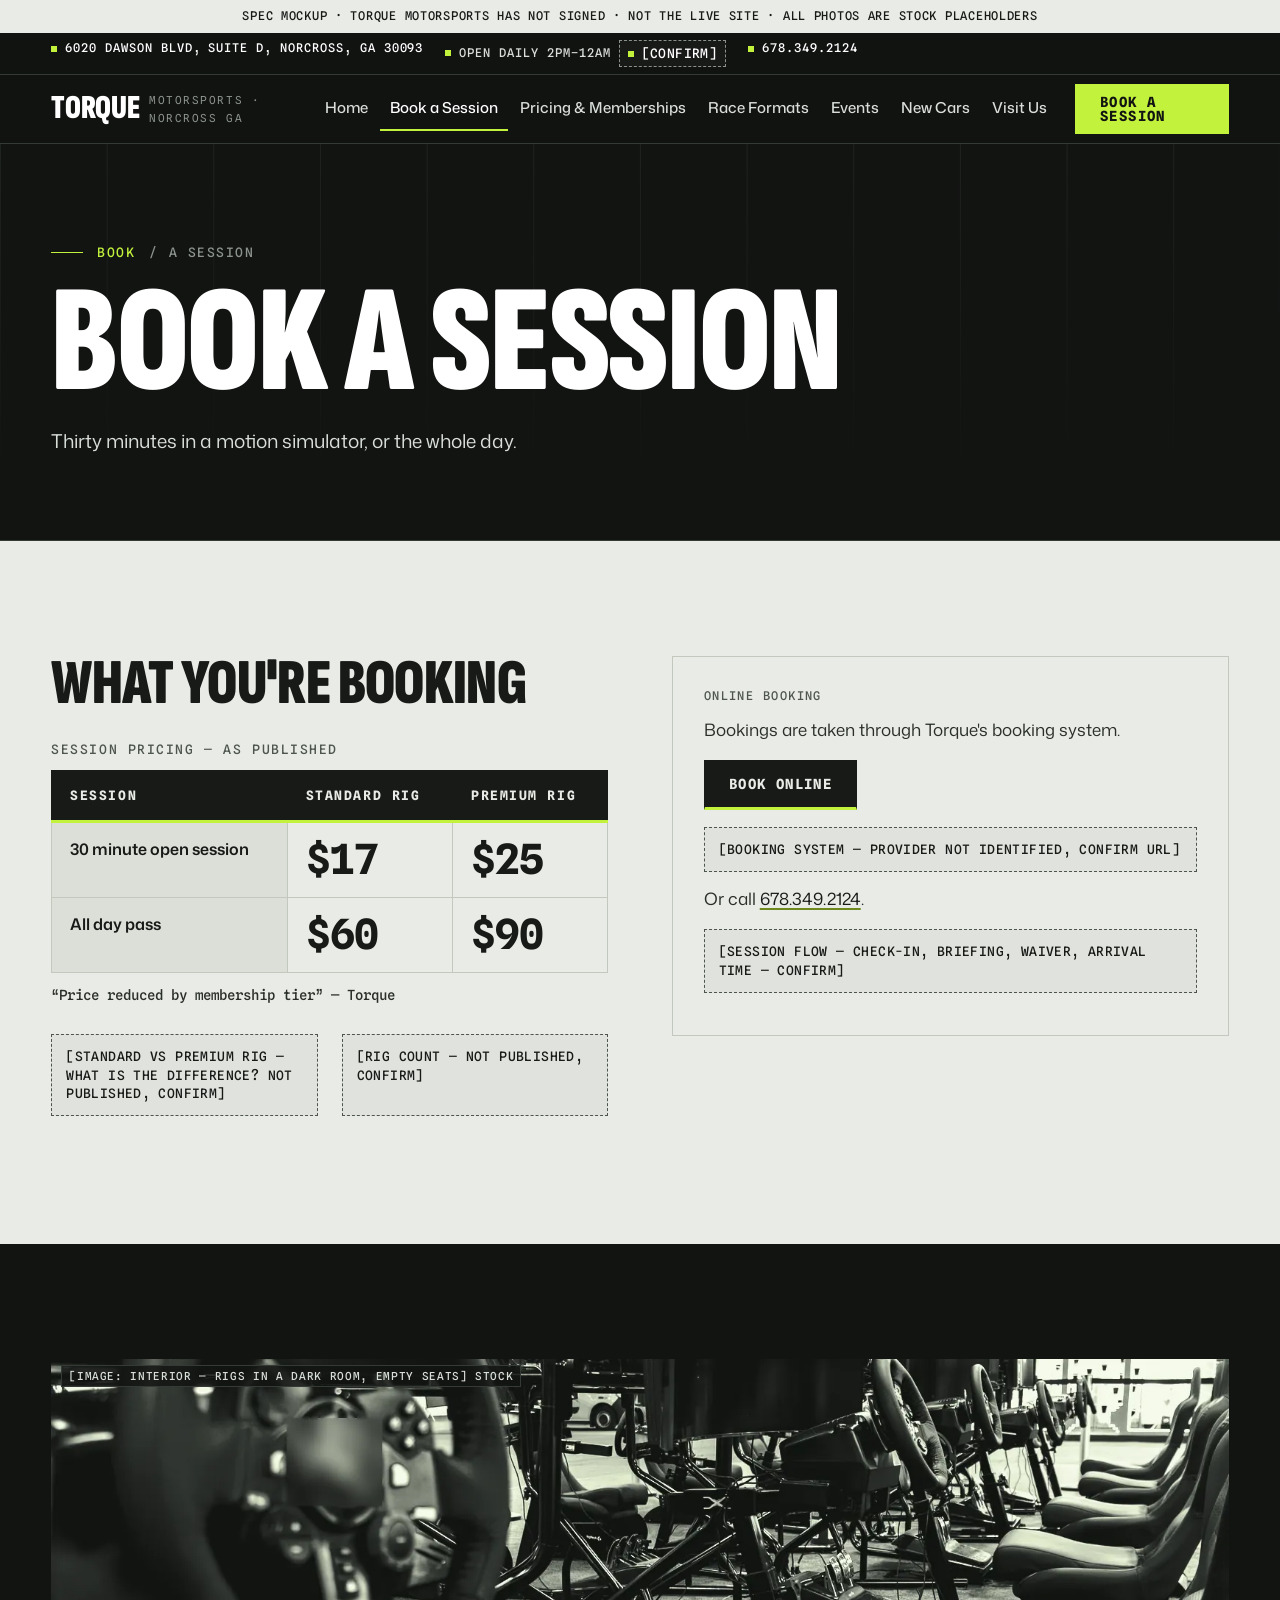
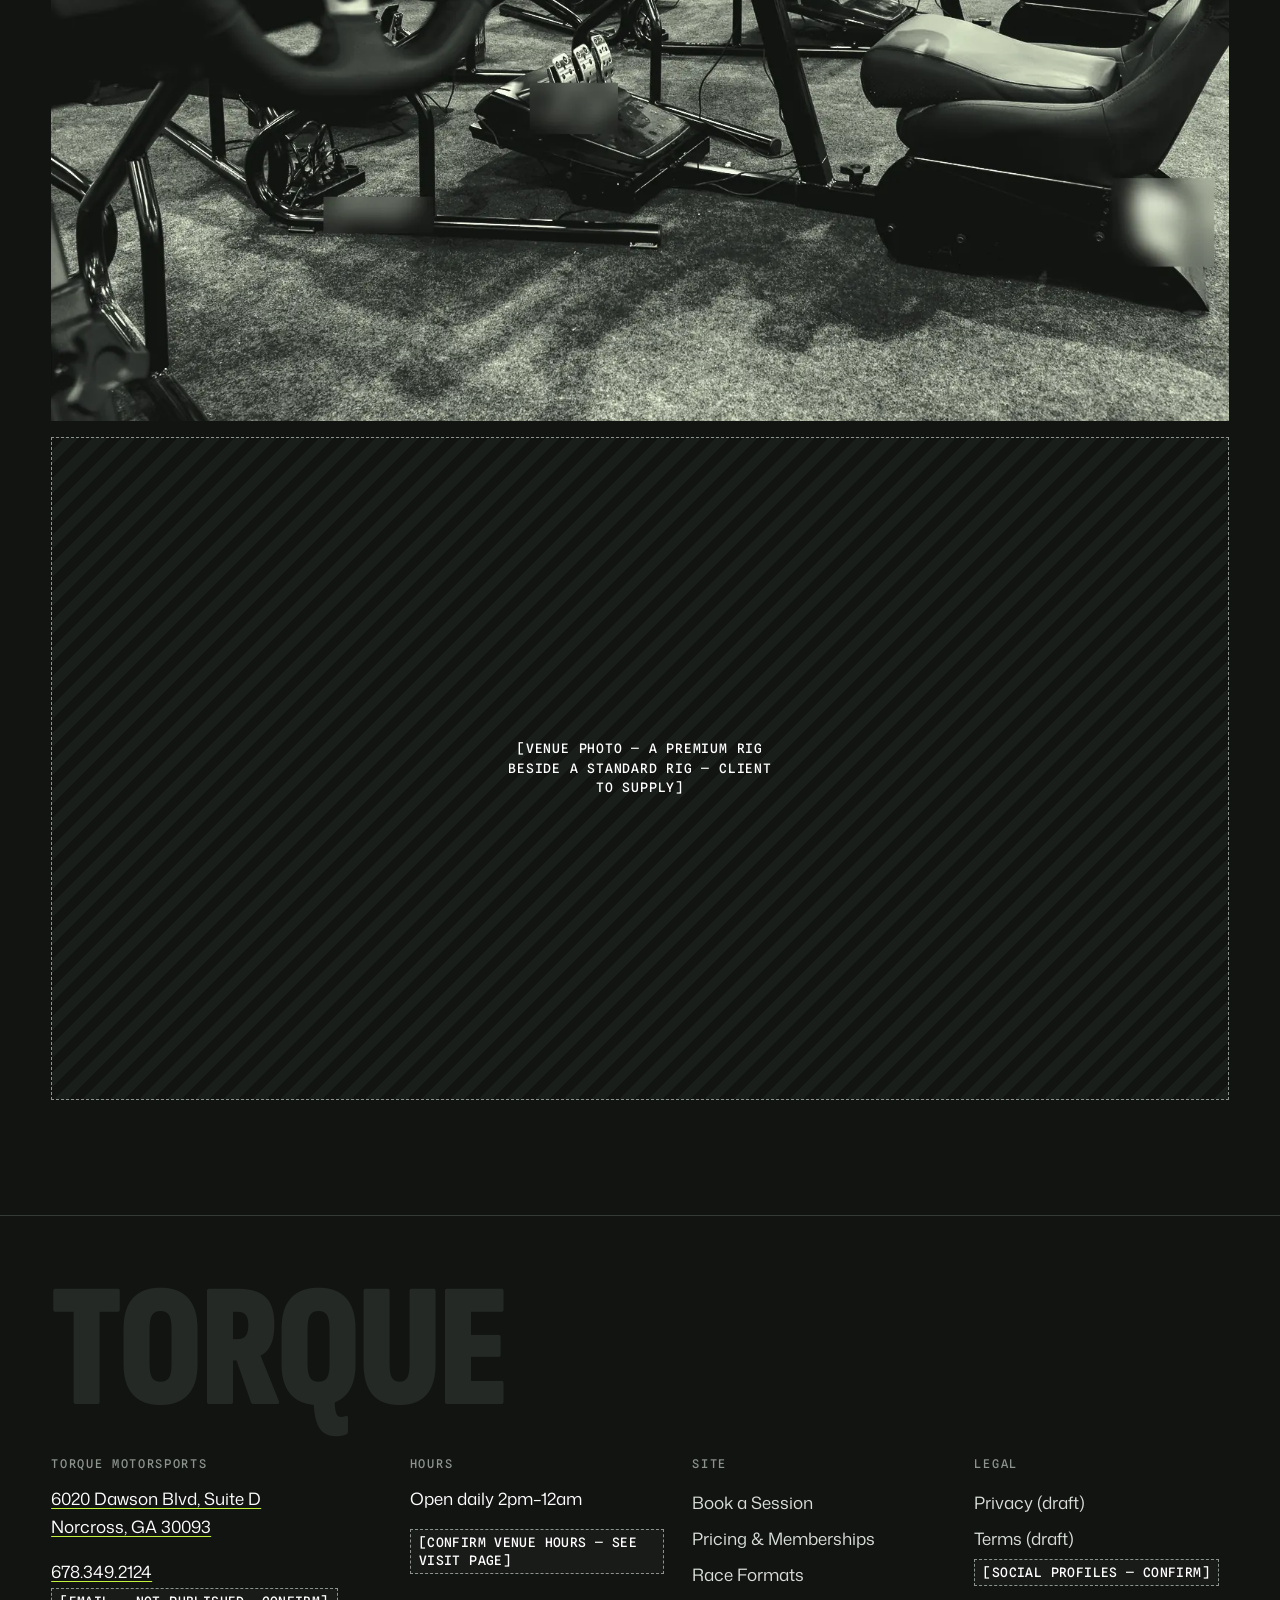
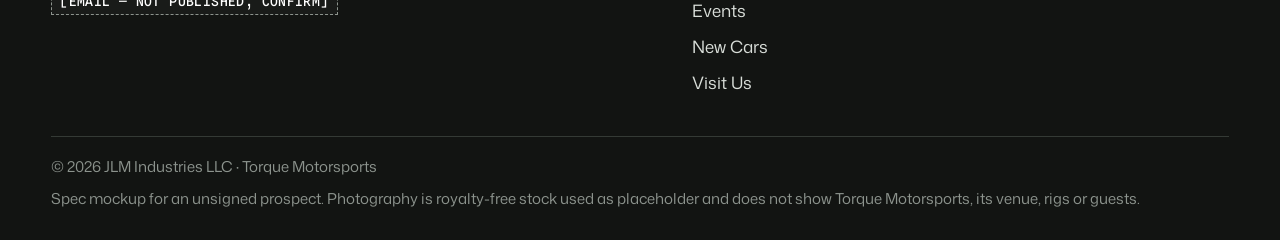
==== book.html @ 1210c2f4 "Publish spec mockup preview (site files only) Co-Authored-By: Claude Opus 5.5 <noreply@anthropic.com" ====
<!doctype html>
<html lang="en">
<head>
<meta charset="utf-8">
<meta name="viewport" content="width=device-width, initial-scale=1">
<title>Book a Session | Torque Motorsports, Norcross GA</title>
<meta name="description" content="Book a 30-minute session or an all-day pass at Torque Motorsports in Norcross, GA.">
<meta property="og:title" content="Book a Session | Torque Motorsports, Norcross GA">
<meta property="og:description" content="Book a 30-minute session or an all-day pass at Torque Motorsports in Norcross, GA. 6020 Dawson Blvd, Suite D, Norcross, GA 30093 · 678.349.2124">
<meta name="robots" content="noindex, nofollow">
<meta name="theme-color" content="#121412">
<link rel="icon" href="assets/favicon.svg" type="image/svg+xml">
<link rel="preconnect" href="https://fonts.googleapis.com">
<link rel="preconnect" href="https://fonts.gstatic.com" crossorigin>
<link href="https://fonts.googleapis.com/css2?family=Mona+Sans:wght@400;500;600&family=Sofia+Sans+Extra+Condensed:wght@800;900&family=Spline+Sans+Mono:wght@400;500;700&display=swap" rel="stylesheet">
<link rel="stylesheet" href="styles.css">
</head>
<body>
<a class="skip" href="#main">Skip to content</a>
<div class="mock-ribbon">Spec mockup · Torque Motorsports has not signed · not the live site · all photos are stock placeholders</div>
<header class="site-head">
  <div class="head-strip"><div class="wrap">
    <span><a href="visit.html">6020 Dawson Blvd, Suite D, Norcross, GA 30093</a></span><span>OPEN DAILY 2PM–12AM <span class="flag ">[CONFIRM]</span></span><span><a href="tel:+16783492124">678.349.2124</a></span>
  </div></div>
  <div class="wrap head-main">
    <a class="brand" href="index.html" aria-label="Torque Motorsports home"><span class="display">Torque</span><span class="mono">Motorsports · Norcross GA</span></a>
    <button class="menu-btn" aria-expanded="false" aria-controls="site-nav">Menu</button>
    <nav class="nav" id="site-nav" aria-label="Main"><ul><li><a href="index.html">Home</a></li><li><a href="book.html" aria-current="page">Book a Session</a></li><li><a href="pricing.html">Pricing &amp; Memberships</a></li><li><a href="formats.html">Race Formats</a></li><li><a href="events.html">Events</a></li><li><a href="newcars.html">New Cars</a></li><li><a href="visit.html">Visit Us</a></li></ul></nav>
    <a class="btn btn--lime head-cta" href="book.html">Book a session</a>
  </div>
</header>
<main id="main">
<section class="page-head"><div class="gridlines" aria-hidden="true"></div><div class="wrap">
<p class="eyebrow"><b>BOOK</b> / A session</p><h1 class="display">Book a session</h1><p class="lede">Thirty minutes in a motion simulator, or the whole day.</p>
</div></section>
<section class="sheet"><div class="wrap split split--top">
  <div><h2 class="display" style="font-size:clamp(2.4rem,5vw,4rem)">What you're booking</h2><div class="table-scroll" tabindex="0" role="region" aria-label="Session pricing">
<table class="ptable rows-in">
  <caption>Session pricing — as published</caption>
  <thead><tr><th scope="col">Session</th><th scope="col">Standard rig</th><th scope="col">Premium rig</th></tr></thead>
  <tbody>
    <tr><th scope="row">30 minute open session</th><td><span class="fig">$<span data-count="17">17</span></span></td><td><span class="fig">$<span data-count="25">25</span></span></td></tr>
    <tr><th scope="row">All day pass</th><td><span class="fig">$<span data-count="60">60</span></span></td><td><span class="fig">$<span data-count="90">90</span></span></td></tr>
  </tbody>
</table></div>
<p class="note">“Price reduced by membership tier” — Torque</p>
<div class="grid grid--2" style="margin-top:16px"><span class="flag flag--block ">[STANDARD VS PREMIUM RIG — WHAT IS THE DIFFERENCE? NOT PUBLISHED, CONFIRM]</span><span class="flag flag--block ">[RIG COUNT — NOT PUBLISHED, CONFIRM]</span></div></div>
  <div class="card"><p class="label">Online booking</p><p>Bookings are taken through Torque's booking system.</p>
    <p><span class="btn btn--ink" aria-disabled="true">Book online</span></p><span class="flag flag--block ">[BOOKING SYSTEM — PROVIDER NOT IDENTIFIED, CONFIRM URL]</span>
    <p>Or call <a href="tel:+16783492124">678.349.2124</a>.</p><span class="flag flag--block ">[SESSION FLOW — CHECK-IN, BRIEFING, WAIVER, ARRIVAL TIME — CONFIRM]</span></div>
</div></section>
<section class="screen"><div class="wrap"><figure class="ph ar-169"><img src="assets/img/PLACEHOLDER-rig-row.webp" alt="Row of sim racing rigs in a dim room, empty seats" width="1600" height="900" loading="lazy"><figcaption><span>[IMAGE: interior — rigs in a dark room, empty seats] stock</span></figcaption></figure><div class="ph-frame" style="margin-top:16px"><span>[VENUE PHOTO — A PREMIUM RIG BESIDE A STANDARD RIG — CLIENT TO SUPPLY]</span></div></div></section></main>
<footer class="site-foot">
  <div class="wrap">
    <p class="foot-big" aria-hidden="true">Torque</p>
    <div class="foot-grid">
      <div><h2>Torque Motorsports</h2><p><a href="https://www.google.com/maps/search/?api=1&query=6020+Dawson+Blvd+Suite+D+Norcross+GA+30093">6020 Dawson Blvd, Suite D<br>Norcross, GA 30093</a></p><p><a href="tel:+16783492124">678.349.2124</a><br><span class="flag ">[EMAIL — NOT PUBLISHED, CONFIRM]</span></p></div>
      <div><h2>Hours</h2><p style="color:var(--signal)">Open daily 2pm–12am</p><p><span class="flag ">[CONFIRM VENUE HOURS — SEE VISIT PAGE]</span></p></div>
      <div><h2>Site</h2><ul><li><a href="book.html">Book a Session</a></li><li><a href="pricing.html">Pricing &amp; Memberships</a></li><li><a href="formats.html">Race Formats</a></li><li><a href="events.html">Events</a></li><li><a href="newcars.html">New Cars</a></li><li><a href="visit.html">Visit Us</a></li></ul></div>
      <div><h2>Legal</h2><ul><li><a href="privacy.html">Privacy (draft)</a></li><li><a href="terms.html">Terms (draft)</a></li></ul><p><span class="flag ">[SOCIAL PROFILES — CONFIRM]</span></p></div>
    </div>
    <div class="foot-base">
      <p>© <span data-year>2026</span> JLM Industries LLC · Torque Motorsports</p>
      <p>Spec mockup for an unsigned prospect. Photography is royalty-free stock used as placeholder and does not show Torque Motorsports, its venue, rigs or guests.</p>
    </div>
  </div>
</footer>
<nav class="action-bar" aria-label="Quick actions"><a href="book.html">Book</a><a href="tel:+16783492124">Call</a><a href="https://www.google.com/maps/search/?api=1&query=6020+Dawson+Blvd+Suite+D+Norcross+GA+30093">Directions</a></nav>
<script src="script.js" defer></script>
</body>
</html>
---- styles.css ----
/* ==========================================================================
   Torque Motorsports — spec mockup
   Register: TELEMETRY. A timing screen (dark graphite) alternating with the
   pit-wall printout (pale sheet), meeting on a hard structural 12° diagonal.
   One signal: acid lime. Sector logic = lime (fastest) / white (reference) /
   muted (slower). NO BLUE anywhere. UPRIGHT TYPE ONLY — no italic, no skew.
   No chevrons, no clipped corners, no bracket frames, no streaks, no tilt.
   ========================================================================== */

:root {
  --track: #121412;          /* warm graphite — deliberately not true black */
  --panel: #1A1E1B;
  --panel-raised: #242925;
  --rule: #343A35;
  --muted: #8C938D;          /* 5.9:1 on --track */
  --body: #D9DED9;
  --signal: #FFFFFF;
  --sheet: #E9EBE6;
  --sheet-2: #DCDFD8;
  --sheet-rule: #C3C8BE;
  --sheet-ink: #171A17;
  --sheet-muted: #4E554F;    /* 7:1 on --sheet */
  --lime: #C2F23C;           /* THE signal — never body text on sheet */
  --lime-dim: #6E8A1F;
  --lime-wash: rgba(194, 242, 60, .08);

  --f-display: "Sofia Sans Extra Condensed", "Arial Narrow", sans-serif;
  --f-body: "Mona Sans", system-ui, sans-serif;
  --f-mono: "Spline Sans Mono", ui-monospace, monospace;

  --ease: cubic-bezier(.2, .7, .2, 1);
  --wrap: 1600px;
  --gutter: clamp(16px, 4vw, 56px);
  --cut: min(21.26vw, 340px);   /* tan(12°) × width — the one diagonal angle, everywhere */
}

*, *::before, *::after { box-sizing: border-box; }
html { -webkit-text-size-adjust: 100%; scroll-padding-top: 120px; font-variant-numeric: tabular-nums; }
body { margin: 0; background: var(--track); color: var(--body); font: 400 1.0625rem/1.65 var(--f-body); -webkit-font-smoothing: antialiased; padding-bottom: 64px; overflow-x: clip; }
@media (min-width: 900px) { body { padding-bottom: 0; } }
/* Upright only — kill every default oblique */
em, i, cite, q, address, blockquote, dfn, var { font-style: normal; }
img { max-width: 100%; height: auto; display: block; }
a { color: var(--signal); text-decoration-color: var(--lime); text-decoration-thickness: 1px; text-underline-offset: 3px; }
a:hover { color: var(--lime); }
.sheet a { color: var(--sheet-ink); text-decoration-color: var(--lime-dim); text-decoration-thickness: 2px; }
.sheet a:hover { color: var(--sheet-ink); text-decoration-color: var(--sheet-ink); }
:focus-visible { outline: 2px solid var(--lime); outline-offset: 3px; }
.sheet :focus-visible { outline-color: var(--sheet-ink); box-shadow: 0 0 0 5px var(--lime); }
h1, h2, h3 { margin: 0 0 .45em; color: var(--signal); }
p { margin: 0 0 1em; }
.sr-only { position: absolute; width: 1px; height: 1px; overflow: hidden; clip: rect(0 0 0 0); white-space: nowrap; }
.skip { position: absolute; left: 12px; top: -60px; z-index: 100; background: var(--lime); color: var(--track); padding: 10px 14px; font: 500 .875rem/1 var(--f-mono); }
.skip:focus { top: 12px; }
.wrap { width: 100%; max-width: var(--wrap); margin: 0 auto; padding: 0 var(--gutter); }
.num, .mono, td, th { font-variant-numeric: tabular-nums; }

/* ---------- Voices ---------- */
.display { font-family: var(--f-display); font-weight: 900; text-transform: uppercase; letter-spacing: -.01em; line-height: .86; color: var(--signal); }
.sheet .display { color: var(--sheet-ink); }
h2.display { font-size: clamp(3rem, 9vw, 7.5rem); }
h3.display { font-size: clamp(2rem, 4vw, 3.2rem); font-weight: 800; }
.mono { font-family: var(--f-mono); }
.eyebrow { display: flex; align-items: center; gap: 14px; margin: 0 0 18px; font: 500 .8125rem/1.3 var(--f-mono); letter-spacing: .12em; text-transform: uppercase; color: var(--muted); }
.eyebrow::before { content: ""; width: 32px; height: 1px; background: var(--lime); flex: none; }
.eyebrow b { color: var(--lime); font-weight: 500; }
.sheet .eyebrow { color: var(--sheet-muted); }
.sheet .eyebrow::before { background: var(--sheet-ink); height: 2px; }
.sheet .eyebrow b { color: var(--sheet-ink); }
.title-rules { display: grid; gap: 18px; }
.title-rules::before, .title-rules::after { content: ""; height: 1px; background: var(--rule); }
.sheet .title-rules::before, .sheet .title-rules::after { background: var(--sheet-rule); }
.lede { font-size: 1.1875rem; max-width: 62ch; }
.sheet { color: var(--sheet-ink); }
.sheet .lede, .sheet p { color: #2A2F2A; }
.label { font: 500 .75rem/1.3 var(--f-mono); letter-spacing: .12em; text-transform: uppercase; color: var(--muted); }
.sheet .label { color: var(--sheet-muted); }

/* ---------- Flags: every [CONFIRM] stays visible ---------- */
.flag { display: inline-block; font: 500 .8125rem/1.45 var(--f-mono); letter-spacing: .03em; text-transform: uppercase; color: var(--signal);
  border: 1px dashed var(--muted); background: rgba(255,255,255,.03); padding: 3px 8px; vertical-align: middle; max-width: 100%; overflow-wrap: anywhere; }
.flag--block { display: block; padding: 12px 14px; margin: 12px 0; }
.flag--big { font-size: clamp(.9375rem, 1.6vw, 1.125rem); padding: 14px 16px; display: block; }
.sheet .flag { color: var(--sheet-ink); border-color: var(--sheet-muted); background: rgba(23, 26, 23, .04); }
.mock-ribbon { background: var(--sheet); color: var(--sheet-ink); font: 500 .75rem/1.4 var(--f-mono); letter-spacing: .06em; text-transform: uppercase; text-align: center; padding: 8px 16px; }

/* ---------- Header: address + hours are furniture ---------- */
.site-head { position: sticky; top: 0; z-index: 50; background: rgba(18, 20, 18, .95); backdrop-filter: blur(8px); border-bottom: 1px solid var(--rule); }
.head-strip { border-bottom: 1px solid var(--rule); font: 500 .75rem/1.3 var(--f-mono); letter-spacing: .08em; text-transform: uppercase; color: var(--body); transition: max-height 220ms var(--ease), opacity 220ms var(--ease); max-height: 60px; overflow: hidden; }
.head-strip .wrap { display: flex; flex-wrap: wrap; gap: 4px 22px; padding-top: 7px; padding-bottom: 7px; }
.head-strip span::before { content: ""; display: inline-block; width: 6px; height: 6px; background: var(--lime); margin-right: 8px; vertical-align: middle; }
.head-strip a { text-decoration: none; }
.site-head.is-condensed .head-strip { max-height: 0; opacity: 0; border-bottom-color: transparent; }
@media (min-width: 900px) { .site-head.is-condensed .head-strip { max-height: 60px; opacity: 1; border-bottom-color: var(--rule); } }
.head-main { display: flex; align-items: center; gap: 18px; min-height: 68px; transition: min-height 220ms var(--ease); }
.site-head.is-condensed .head-main { min-height: 56px; }
.brand { display: flex; align-items: baseline; gap: 10px; text-decoration: none; min-height: 44px; align-items: center; }
.brand .display { font-size: 2.1rem; line-height: 1; }
.brand .mono { font-size: .6875rem; letter-spacing: .14em; color: var(--muted); text-transform: uppercase; }
.nav { margin-left: auto; }
.nav ul { list-style: none; margin: 0; padding: 0; display: flex; gap: 2px; }
.nav a { display: flex; align-items: center; min-height: 44px; padding: 0 10px; font: 500 .9375rem/1 var(--f-body); color: var(--body); text-decoration: none; border-bottom: 2px solid transparent; white-space: nowrap; }
.nav a:hover { color: var(--signal); border-bottom-color: var(--lime-dim); }
.nav a[aria-current="page"] { color: var(--signal); border-bottom-color: var(--lime); }
.head-cta { display: none; }
.menu-btn { margin-left: auto; min-height: 44px; min-width: 44px; padding: 0 14px; background: none; border: 1px solid var(--rule); color: var(--signal); font: 500 .8125rem/1 var(--f-mono); letter-spacing: .1em; text-transform: uppercase; cursor: pointer; }
@media (max-width: 1239px) {
  .nav { position: fixed; left: 0; right: 0; top: var(--nav-top, 112px); background: var(--track); display: none; border-bottom: 1px solid var(--rule); max-height: calc(100vh - 112px); overflow: auto; }
  .nav.is-open { display: block; }
  .nav ul { flex-direction: column; padding: 8px var(--gutter) 20px; }
  .nav a { border-bottom: 1px solid var(--rule); font-size: 1.0625rem; }
}
@media (min-width: 1240px) { .menu-btn { display: none; } .head-cta { display: inline-flex; } }

/* ---------- Buttons (upright, square, no clipped corners) ---------- */
.btn { display: inline-flex; align-items: center; justify-content: center; gap: 10px; min-height: 50px; padding: 0 24px; font: 700 .875rem/1 var(--f-mono); letter-spacing: .1em; text-transform: uppercase; text-decoration: none; border: 1px solid transparent; cursor: pointer; transition: background-color 120ms linear, color 120ms linear, border-color 120ms linear; }
.btn--lime { background: var(--lime); color: var(--track); }
.btn--lime:hover { background: var(--signal); color: var(--track); }
.btn--ghost { background: transparent; color: var(--signal); border-color: var(--rule); }
.btn--ghost:hover { border-color: var(--lime); color: var(--signal); }
.btn--ink { background: var(--sheet-ink); color: var(--sheet); border-bottom: 3px solid var(--lime); }
.btn--ink:hover { background: #000; color: var(--signal); }
.sheet .btn--ghost { color: var(--sheet-ink); border-color: var(--sheet-ink); }
.sheet .btn--ghost:hover { background: var(--sheet-ink); color: var(--sheet); }
.btn-row { display: flex; flex-wrap: wrap; gap: 12px; }

/* ---------- Sections + the structural diagonal ---------- */
.screen { position: relative; background: var(--track); padding: clamp(64px, 9vw, 120px) 0; }
.screen--panel { background: linear-gradient(180deg, var(--track), var(--panel) 40%); }
.sheet { position: relative; background: var(--sheet); padding: clamp(64px, 9vw, 120px) 0; }
/* A panel that cuts in on the 12° diagonal over the one above it */
.cut { margin-top: calc(-1 * var(--cut)); padding-top: calc(var(--cut) + clamp(48px, 6vw, 88px)); clip-path: polygon(0 var(--cut), 100% 0, 100% 100%, 0 100%); }
.pre-cut { padding-bottom: calc(var(--cut) + clamp(48px, 6vw, 88px)); }
.sec-head { margin-bottom: clamp(32px, 5vw, 56px); max-width: 1040px; }
.page-head { position: relative; background: var(--track); padding: clamp(56px, 8vw, 100px) 0 clamp(40px, 5vw, 64px); border-bottom: 1px solid var(--rule); }
.page-head h1 { font-size: clamp(3.6rem, 12vw, 9.5rem); margin: 0 0 16px; }
.gridlines { position: absolute; inset: 0; pointer-events: none; opacity: .4; background-image: linear-gradient(90deg, var(--rule) 1px, transparent 1px); background-size: calc(100% / 12) 100%; -webkit-mask-image: linear-gradient(180deg, #000, transparent 85%); mask-image: linear-gradient(180deg, #000, transparent 85%); }
.page-head .wrap { position: relative; }

.grid { display: grid; gap: clamp(16px, 2vw, 24px); }
@media (min-width: 760px) { .grid--2, .grid--3, .grid--4 { grid-template-columns: repeat(2, minmax(0, 1fr)); } }
@media (min-width: 1100px) { .grid--3 { grid-template-columns: repeat(3, minmax(0, 1fr)); } .grid--4 { grid-template-columns: repeat(4, minmax(0, 1fr)); } }
.split { display: grid; gap: clamp(28px, 5vw, 72px); }
@media (min-width: 960px) { .split { grid-template-columns: minmax(0, 1fr) minmax(0, 1fr); } .split--top { align-items: start; } .split--wide { grid-template-columns: minmax(0, 1.25fr) minmax(0, 1fr); } }

.card { border: 1px solid var(--rule); background: var(--panel); padding: clamp(20px, 2.4vw, 32px); }
.sheet .card { border-color: var(--sheet-rule); background: var(--sheet); }

/* ---------- Hero: the timing screen ---------- */
.hero { position: relative; min-height: min(90vh, 880px); display: flex; align-items: flex-end; overflow: hidden; background: var(--track); }
.hero picture, .hero picture img { position: absolute; inset: 0; width: 100%; height: 100%; object-fit: cover; }
.hero::before { content: ""; position: absolute; inset: 0; z-index: 1; background: linear-gradient(0deg, var(--track) 0%, rgba(18, 20, 18, .55) 50%, rgba(18, 20, 18, .2) 100%); }
.hero .gridlines { z-index: 1; opacity: .35; }
.hero-inner { position: relative; z-index: 2; padding-top: 100px; padding-bottom: clamp(40px, 6vw, 80px); width: 100%; }
.hero h1 { font-size: clamp(4.4rem, 15vw, 12.5rem); margin: 0 0 16px; max-width: 11ch; }
.hero h1 span { color: var(--lime); }
.hero .claim { font: 500 1.125rem/1.4 var(--f-body); color: var(--signal); margin: 0 0 26px; }
.hero .claim cite { display: block; font: 500 .75rem/1.4 var(--f-mono); letter-spacing: .12em; text-transform: uppercase; color: var(--muted); margin-top: 4px; }
.status-strip { display: grid; grid-template-columns: repeat(2, minmax(0, 1fr)); border: 1px solid var(--rule); background: rgba(18, 20, 18, .82); margin: 0 0 26px; max-width: 1100px; }
.status-strip > div { padding: 12px 16px; border-right: 1px solid var(--rule); border-bottom: 1px solid var(--rule); display: grid; gap: 2px; }
.status-strip .k { font: 500 .6875rem/1.3 var(--f-mono); letter-spacing: .14em; text-transform: uppercase; color: var(--muted); }
.status-strip .v { font: 700 1.0625rem/1.2 var(--f-mono); color: var(--signal); }
.status-strip .v a { text-decoration: none; }
.status-strip .v.lime { color: var(--lime); }
@media (min-width: 900px) { .status-strip { grid-template-columns: repeat(4, minmax(0, 1fr)); } .status-strip > div { border-bottom: 0; } .status-strip > div:last-child { border-right: 0; } }
.img-label { position: absolute; z-index: 3; right: var(--gutter); top: 16px; font: 500 .6875rem/1.4 var(--f-mono); letter-spacing: .06em; text-transform: uppercase; color: var(--body); background: rgba(18, 20, 18, .85); padding: 4px 8px; border: 1px solid var(--rule); max-width: calc(100% - 32px); }

/* ---------- Race clock + calendar (ref-01 pairing) ---------- */
.race { display: grid; gap: 20px; }
@media (min-width: 1000px) { .race { grid-template-columns: minmax(0, 1fr) minmax(0, 1.2fr); } }
.clock { position: relative; background: var(--panel-raised); border: 1px solid var(--rule); padding: clamp(22px, 3vw, 36px); display: grid; gap: 16px; align-content: start; }
.clock::before { content: ""; position: absolute; inset: 0; pointer-events: none; background: radial-gradient(70% 60% at 50% 55%, var(--lime-wash), transparent 70%); }
.clock > * { position: relative; }
.clock-digits { display: grid; grid-template-columns: repeat(4, minmax(0, 1fr)); gap: 8px; }
.clock-digits div { border: 1px solid var(--rule); background: var(--track); padding: 14px 6px 10px; text-align: center; }
.clock-digits .d { display: block; font: 700 clamp(2.4rem, 6vw, 4.4rem)/1 var(--f-mono); color: var(--lime); letter-spacing: -.02em; }
.clock-digits .u { display: block; font: 500 .6875rem/1.3 var(--f-mono); letter-spacing: .14em; color: var(--muted); margin-top: 6px; }
.cal { border: 1px solid var(--rule); background: var(--panel); }
.cal-head { display: flex; justify-content: space-between; align-items: center; gap: 12px; padding: 14px 16px; border-bottom: 1px solid var(--rule); }
.cal-head .m { font: 900 1.8rem/1 var(--f-display); text-transform: uppercase; color: var(--signal); }
.cal-grid { display: grid; grid-template-columns: repeat(7, minmax(0, 1fr)); }
.cal-grid span { min-height: 44px; padding: 6px; border-right: 1px solid var(--rule); border-bottom: 1px solid var(--rule); font: 500 .8125rem/1 var(--f-mono); color: var(--muted); }
.cal-grid span:nth-child(7n) { border-right: 0; }
.cal-grid .dow { min-height: 0; color: var(--body); font-size: .6875rem; letter-spacing: .1em; padding: 8px 6px; background: var(--panel-raised); }
.cal-grid .today { color: var(--track); background: var(--lime); }
.cal-grid .out { color: transparent; }
.cal-empty { padding: 18px 16px; border-top: 1px solid var(--rule); }

/* ---------- Race formats (ref-02 circular markers, upright) ---------- */
.formats { display: grid; gap: 0; border-top: 1px solid var(--sheet-rule); border-left: 1px solid var(--sheet-rule); }
@media (min-width: 760px) { .formats { grid-template-columns: repeat(2, minmax(0, 1fr)); } }
@media (min-width: 1200px) { .formats { grid-template-columns: repeat(4, minmax(0, 1fr)); } }
.format { padding: clamp(22px, 2.6vw, 34px); border-right: 1px solid var(--sheet-rule); border-bottom: 1px solid var(--sheet-rule); display: grid; gap: 14px; align-content: start; }
.format .marker { width: 76px; height: 76px; border-radius: 50%; border: 2px solid var(--sheet-ink); display: grid; place-items: center; font: 700 1.25rem/1 var(--f-mono); color: var(--sheet-ink); position: relative; }
.format .marker::after { content: ""; position: absolute; inset: -7px; border-radius: 50%; border: 1px solid var(--sheet-rule); }
.format:hover .marker { box-shadow: inset 0 -6px 0 var(--lime); }
.format h3 { font: 900 clamp(2.4rem, 4vw, 3.4rem)/.9 var(--f-display); text-transform: uppercase; color: var(--sheet-ink); margin: 0; }
.format blockquote { margin: 0; font-size: 1.0625rem; color: #2A2F2A; }
.format .src { font: 500 .6875rem/1.3 var(--f-mono); letter-spacing: .12em; text-transform: uppercase; color: var(--sheet-muted); }
.screen .formats { border-color: var(--rule); }
.screen .format { border-color: var(--rule); }
.screen .format .marker { border-color: var(--lime); color: var(--lime); }
.screen .format .marker::after { border-color: var(--rule); }
.screen .format h3 { color: var(--signal); }
.screen .format blockquote { color: var(--body); }

/* ---------- Pit-wall printout tables (sheet) ---------- */
.ptable { width: 100%; border-collapse: collapse; background: var(--sheet); border: 1px solid var(--sheet-ink); }
.ptable caption { text-align: left; padding: 0 0 12px; font: 500 .8125rem/1.4 var(--f-mono); letter-spacing: .12em; text-transform: uppercase; color: var(--sheet-muted); }
.ptable th, .ptable td { padding: 16px 18px; text-align: left; border: 1px solid var(--sheet-rule); vertical-align: top; color: var(--sheet-ink); }
.ptable thead th { background: var(--sheet-ink); color: var(--sheet); font: 700 .8125rem/1.3 var(--f-mono); letter-spacing: .12em; text-transform: uppercase; border-color: var(--sheet-ink); border-bottom: 3px solid var(--lime); }
.ptable tbody th { font: 600 1rem/1.35 var(--f-body); background: var(--sheet-2); }
.ptable tbody th small { display: block; font: 500 .75rem/1.4 var(--f-mono); letter-spacing: .06em; text-transform: uppercase; color: var(--sheet-muted); margin-top: 4px; }
.ptable .fig { font: 700 clamp(1.6rem, 3.4vw, 2.6rem)/1 var(--f-mono); letter-spacing: -.02em; }
.ptable .fig small { font: 500 .8125rem/1 var(--f-mono); letter-spacing: .04em; margin-left: 4px; color: var(--sheet-muted); }
.ptable .flag { font-size: .75rem; }
.ptable tr.gap-row th, .ptable tr.gap-row td { background: repeating-linear-gradient(-45deg, var(--sheet) 0 8px, var(--sheet-2) 8px 16px); }
.table-scroll { overflow-x: auto; -webkit-overflow-scrolling: touch; }
.table-scroll:focus-visible { outline-offset: 2px; }
.mem-table { min-width: 760px; }
.mem-table td { width: 21%; }
.note { font: 500 .875rem/1.5 var(--f-mono); color: var(--sheet-muted); margin-top: 12px; }
.converter { display: grid; gap: 0; border: 1px solid var(--sheet-ink); margin-top: 16px; }
.converter div { display: grid; grid-template-columns: auto 24px 1fr; gap: 10px; align-items: center; padding: 14px 16px; border-bottom: 1px solid var(--sheet-rule); font: 700 1rem/1.3 var(--f-mono); color: var(--sheet-ink); }
.converter div:last-child { border-bottom: 0; }
.converter .eq { color: var(--sheet-muted); text-align: center; }
.converter .c { background: var(--sheet-ink); color: var(--lime); padding: 6px 10px; }
.terms-gap { border: 2px solid var(--sheet-ink); padding: 18px 20px; margin-top: 20px; background: var(--sheet-2); }
.quote { margin: 0 0 12px; padding-left: 18px; border-left: 2px solid var(--lime); font-size: 1.125rem; color: var(--signal); }
.sheet .quote { border-left-color: var(--sheet-ink); color: var(--sheet-ink); }
.quote + .src, .src { font: 500 .6875rem/1.3 var(--f-mono); letter-spacing: .12em; text-transform: uppercase; color: var(--muted); }
.sheet .src { color: var(--sheet-muted); }

/* ---------- Leaderboard (timing screen at full strength) ---------- */
.lb { width: 100%; border-collapse: collapse; background: var(--panel); border: 1px solid var(--rule); }
.lb caption { text-align: left; padding: 0 0 12px; font: 500 .8125rem/1.4 var(--f-mono); letter-spacing: .12em; text-transform: uppercase; color: var(--muted); }
.lb th, .lb td { padding: 12px 14px; text-align: left; border-bottom: 1px solid var(--rule); font: 500 .9375rem/1.2 var(--f-mono); color: var(--body); white-space: nowrap; }
.lb thead th { font-size: .6875rem; letter-spacing: .14em; text-transform: uppercase; color: var(--muted); background: var(--panel-raised); }
.lb .pos { color: var(--muted); width: 56px; }
.lb tbody tr:first-child td { background: var(--lime-wash); }
.lb tbody tr:first-child .pos { color: var(--lime); box-shadow: inset 2px 0 0 var(--lime); }
.lb .ph { color: var(--muted); }
.delta { display: inline-block; width: 120px; height: 6px; background: var(--rule); position: relative; vertical-align: middle; }
.delta i { position: absolute; left: 0; top: 0; bottom: 0; width: var(--w, 0%); background: var(--lime); transition: width 360ms var(--ease); }
.js-motion .rv:not(.is-in) .delta i { width: 0; }
.sectors { display: inline-flex; gap: 3px; }
.sectors i { width: 22px; height: 10px; background: var(--rule); display: block; }
.lb-legend { display: flex; flex-wrap: wrap; gap: 16px; margin-top: 12px; font: 500 .75rem/1.3 var(--f-mono); letter-spacing: .08em; text-transform: uppercase; color: var(--muted); }
.lb-legend span::before { content: ""; display: inline-block; width: 14px; height: 8px; margin-right: 8px; vertical-align: middle; background: var(--c); }

/* ---------- Roster feed (ref-01 news mosaic) ---------- */
.feed { display: grid; gap: 12px; }
@media (min-width: 700px) { .feed { grid-template-columns: repeat(2, minmax(0, 1fr)); } }
.feed .card { min-height: 150px; display: grid; gap: 10px; align-content: start; }
.feed .card:first-child { grid-column: 1 / -1; }

/* ---------- Photos ---------- */
figure.ph { margin: 0; position: relative; overflow: hidden; background: var(--panel); }
figure.ph img { width: 100%; height: 100%; object-fit: cover; }
figure.ph figcaption { position: absolute; left: 10px; top: 10px; right: 10px; font: 500 .6875rem/1.4 var(--f-mono); letter-spacing: .06em; text-transform: uppercase; color: var(--body); }
figure.ph figcaption span { background: rgba(18, 20, 18, .85); padding: 3px 7px; border: 1px solid var(--rule); }
.ar-43 { aspect-ratio: 4 / 3; } .ar-169 { aspect-ratio: 16 / 9; } .ar-11 { aspect-ratio: 1 / 1; }
.ph-frame { aspect-ratio: 16 / 9; border: 1px dashed var(--muted); display: grid; place-items: center; text-align: center; padding: 20px; background: repeating-linear-gradient(-45deg, var(--panel) 0 10px, var(--track) 10px 20px); }
.ph-frame span { font: 500 .8125rem/1.5 var(--f-mono); letter-spacing: .06em; text-transform: uppercase; color: var(--signal); max-width: 34ch; }
.sheet .ph-frame { border-color: var(--sheet-muted); background: repeating-linear-gradient(-45deg, var(--sheet) 0 10px, var(--sheet-2) 10px 20px); }
.sheet .ph-frame span { color: var(--sheet-ink); }
.photo-band { position: relative; min-height: 420px; display: flex; align-items: flex-end; overflow: hidden; }
.photo-band > img { position: absolute; inset: 0; width: 100%; height: 100%; object-fit: cover; }
.photo-band::before { content: ""; position: absolute; inset: 0; z-index: 1; background: linear-gradient(0deg, var(--track) 5%, rgba(18, 20, 18, .15) 100%); }
.photo-band .wrap { position: relative; z-index: 2; padding-top: 120px; padding-bottom: 48px; }

/* ---------- Data list (visit) ---------- */
.dl { display: grid; gap: 0; border-top: 1px solid var(--sheet-rule); margin: 0; }
.dl div { display: grid; grid-template-columns: minmax(110px, 160px) minmax(0, 1fr); gap: 14px; padding: 14px 0; border-bottom: 1px solid var(--sheet-rule); }
.dl dt { font: 500 .75rem/1.5 var(--f-mono); letter-spacing: .12em; text-transform: uppercase; color: var(--sheet-muted); }
.dl dd { margin: 0; color: var(--sheet-ink); font-weight: 500; }
.screen .dl { border-color: var(--rule); } .screen .dl div { border-color: var(--rule); } .screen .dl dt { color: var(--muted); } .screen .dl dd { color: var(--signal); }
.addr-big { font: 900 clamp(2.2rem, 5vw, 3.8rem)/.92 var(--f-display); text-transform: uppercase; color: var(--sheet-ink); margin: 0 0 14px; }

/* ---------- Forms ---------- */
.form { display: grid; gap: 18px; }
.form .row { display: grid; gap: 18px; }
@media (min-width: 700px) { .form .row { grid-template-columns: minmax(0, 1fr) minmax(0, 1fr); } }
.form label, .form legend { display: block; font: 500 .75rem/1.4 var(--f-mono); letter-spacing: .12em; text-transform: uppercase; color: var(--sheet-muted); margin-bottom: 8px; }
.form input, .form select, .form textarea { width: 100%; min-height: 50px; padding: 12px 14px; background: #F6F7F3; border: 1px solid var(--sheet-ink); color: var(--sheet-ink); font: 400 1rem/1.4 var(--f-body); border-radius: 0; }
.form textarea { min-height: 150px; resize: vertical; }
.form input:focus, .form select:focus, .form textarea:focus { outline: 0; box-shadow: 0 0 0 3px var(--lime); border-color: var(--sheet-ink); }
.form [aria-invalid="true"] { border-width: 2px; box-shadow: inset 4px 0 0 var(--sheet-ink); }
.form .err { font: 600 .875rem/1.4 var(--f-mono); color: var(--sheet-ink); margin-top: 6px; }
.form .err::before { content: "■ "; }
.form fieldset { border: 0; padding: 0; margin: 0; }
.checks { display: flex; flex-wrap: wrap; gap: 10px; }
.checks label { display: inline-flex; align-items: center; gap: 10px; min-height: 46px; padding: 0 14px; border: 1px solid var(--sheet-ink); margin: 0; cursor: pointer; text-transform: none; letter-spacing: 0; font: 500 .9375rem/1 var(--f-body); color: var(--sheet-ink); }
.checks input { width: 18px; height: 18px; min-height: 18px; accent-color: var(--sheet-ink); }
.form-status { font: 600 .9375rem/1.5 var(--f-mono); color: var(--sheet-ink); border: 2px solid var(--sheet-ink); background: var(--sheet-2); padding: 12px 14px; }
.form-status[hidden] { display: none; }

/* ---------- Testimonials ---------- */
.testi { min-height: 160px; display: grid; align-content: center; gap: 10px; border: 1px dashed var(--rule); padding: 22px; }

/* ---------- Footer ---------- */
.site-foot { background: var(--track); border-top: 1px solid var(--rule); padding: 64px 0 28px; }
.foot-big { font: 900 clamp(4rem, 14vw, 11rem)/.82 var(--f-display); text-transform: uppercase; color: var(--panel-raised); margin: 0 0 32px; letter-spacing: -.01em; }
.foot-grid { display: grid; gap: 28px; }
@media (min-width: 760px) { .foot-grid { grid-template-columns: repeat(2, minmax(0, 1fr)); } }
@media (min-width: 1100px) { .foot-grid { grid-template-columns: 1.3fr 1fr 1fr 1fr; } }
.site-foot h2 { font: 500 .75rem/1.3 var(--f-mono); letter-spacing: .14em; text-transform: uppercase; color: var(--muted); margin: 0 0 12px; }
.site-foot ul { list-style: none; padding: 0; margin: 0; }
.site-foot li a { display: inline-flex; min-height: 36px; align-items: center; color: var(--body); text-decoration: none; }
.site-foot li a:hover { color: var(--lime); }
.foot-base { margin-top: 36px; padding-top: 18px; border-top: 1px solid var(--rule); display: grid; gap: 8px; color: var(--muted); font-size: .9375rem; }
.foot-base p { margin: 0; }

/* ---------- Mobile action bar ---------- */
.action-bar { position: fixed; z-index: 60; left: 0; right: 0; bottom: 0; display: grid; grid-template-columns: repeat(3, minmax(0, 1fr)); background: var(--track); border-top: 1px solid var(--rule); }
.action-bar a { min-height: 60px; display: flex; align-items: center; justify-content: center; font: 700 .8125rem/1 var(--f-mono); letter-spacing: .12em; text-transform: uppercase; text-decoration: none; color: var(--signal); }
.action-bar a:first-child { background: var(--lime); color: var(--track); }
.action-bar a + a { border-left: 1px solid var(--rule); }
@media (min-width: 900px) { .action-bar { display: none; } }

/* ---------- Legal ---------- */
.draft-banner { border: 2px dashed var(--sheet-ink); padding: 16px 18px; margin-bottom: 28px; font: 600 .9375rem/1.5 var(--f-mono); color: var(--sheet-ink); }
.prose { max-width: 72ch; }
.prose h2 { font: 900 2.2rem/1 var(--f-display); text-transform: uppercase; color: var(--sheet-ink); margin: 1.6em 0 .5em; }

/* ---------- Motion: instrument panel ---------- */
.js-motion .rv:not(.rule-in) { opacity: 0; transform: translateY(8px); transition: opacity 280ms var(--ease), transform 280ms var(--ease); transition-delay: calc(var(--i, 0) * 40ms); }
.js-motion .rv.is-in { opacity: 1; transform: none; }
.js-motion .rows-in tbody tr { opacity: 0; transition: opacity 200ms var(--ease); transition-delay: calc(var(--r, 0) * 60ms); }
.js-motion .rows-in.is-in tbody tr { opacity: 1; }
.rule-in { height: 1px; background: var(--rule); transform-origin: left; transition: transform 300ms var(--ease); margin: 0 0 28px; }
.sheet .rule-in { background: var(--sheet-ink); }
.js-motion .rule-in:not(.is-in) { transform: scaleX(0); }

@media (prefers-reduced-motion: reduce) {
  *, *::before, *::after { animation: none !important; transition: none !important; }
}

/* ---------- Fixes ---------- */
.btn.head-cta { display: none; }
@media (min-width: 1240px) { .btn.head-cta { display: inline-flex; } }
.split { grid-template-columns: minmax(0, 1fr); }
@media (min-width: 960px) { .split { grid-template-columns: minmax(0, 1fr) minmax(0, 1fr); } .split--wide { grid-template-columns: minmax(0, 1.25fr) minmax(0, 1fr); } }
.cut { padding-top: calc(var(--cut) + clamp(28px, 4vw, 52px)); }
.pre-cut { padding-bottom: calc(var(--cut) + clamp(20px, 3vw, 40px)); }
/* Any section followed by a diagonal cut leaves room for it, so the cut never covers content */
.screen:has(+ .cut), .sheet:has(+ .cut) { padding-bottom: calc(var(--cut) + clamp(28px, 4vw, 52px)); }
.head-strip { max-height: 140px; }
@media (min-width: 900px) { .site-head.is-condensed .head-strip { max-height: 140px; } }
@media (max-width: 599px) { .head-strip .wrap { font-size: .6875rem; gap: 2px 14px; } }
.swipe-hint { display: none; font: 500 .75rem/1.3 var(--f-mono); letter-spacing: .1em; text-transform: uppercase; color: var(--sheet-muted); margin: 0 0 8px; }
@media (max-width: 799px) { .swipe-hint { display: block; } }
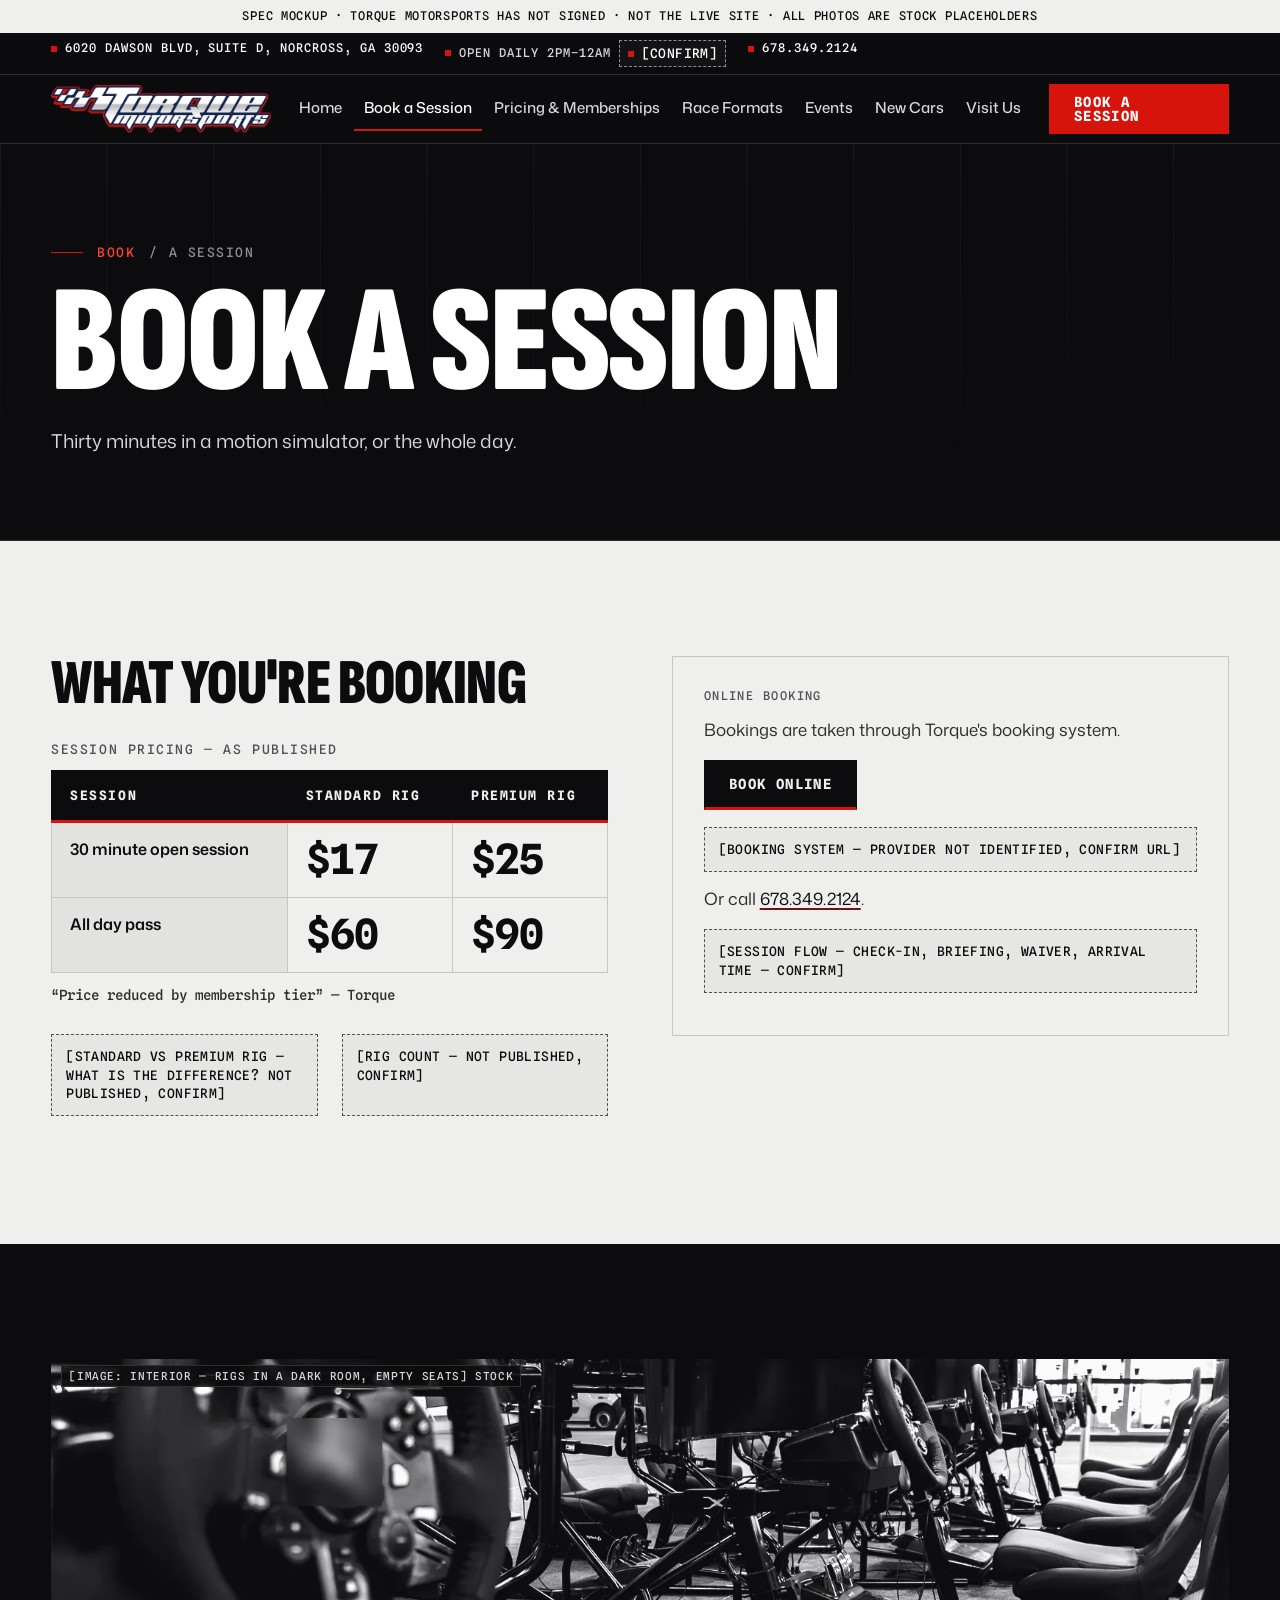
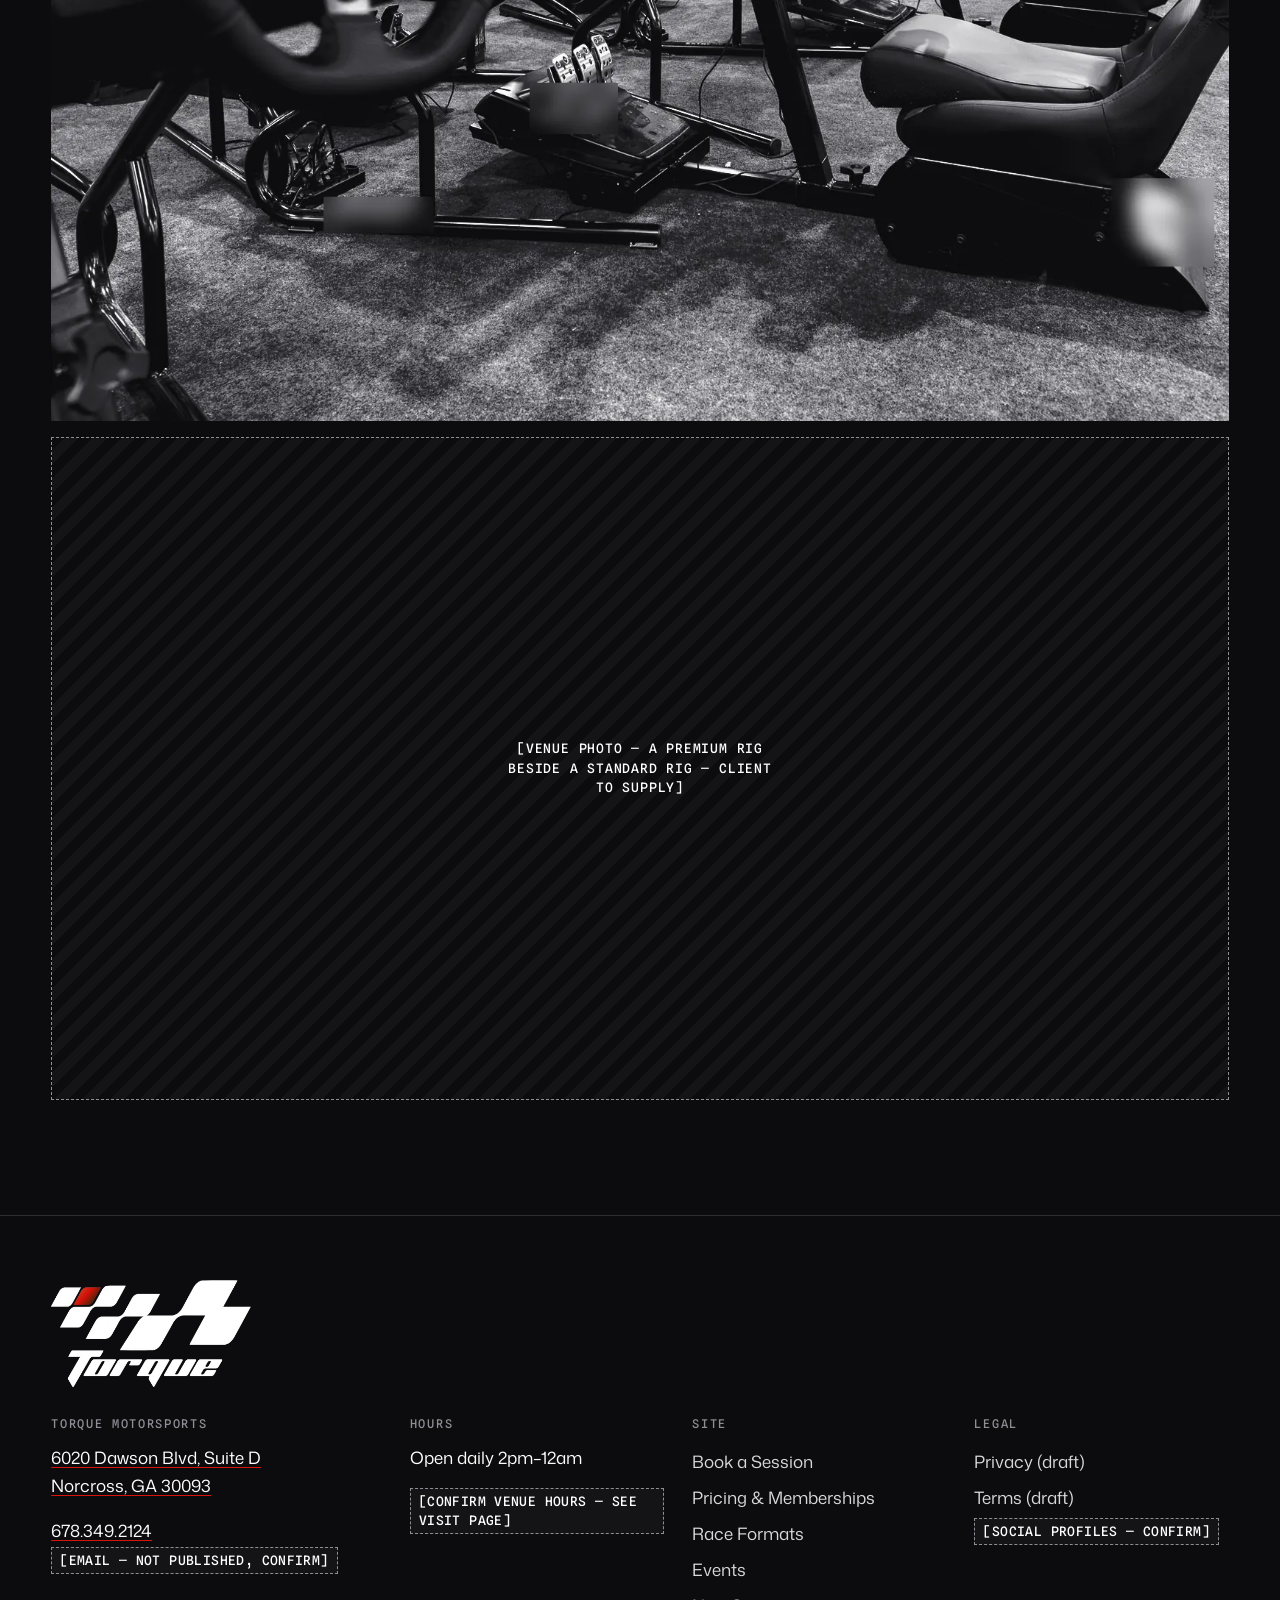
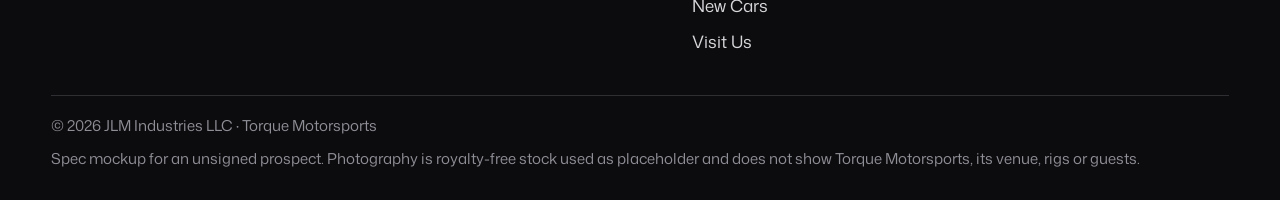
==== commit 9116039c: "Update preview: their logo and logo palette Co-Authored-By: Claude Opus 5.5 <noreply@anthropic.com>" ====
--- a/book.html
+++ b/book.html
@@ -8,8 +8,8 @@
 <meta property="og:title" content="Book a Session | Torque Motorsports, Norcross GA">
 <meta property="og:description" content="Book a 30-minute session or an all-day pass at Torque Motorsports in Norcross, GA. 6020 Dawson Blvd, Suite D, Norcross, GA 30093 · 678.349.2124">
 <meta name="robots" content="noindex, nofollow">
-<meta name="theme-color" content="#121412">
-<link rel="icon" href="assets/favicon.svg" type="image/svg+xml">
+<meta name="theme-color" content="#0C0C0E">
+<link rel="icon" href="assets/favicon.png" type="image/png">
 <link rel="preconnect" href="https://fonts.googleapis.com">
 <link rel="preconnect" href="https://fonts.gstatic.com" crossorigin>
 <link href="https://fonts.googleapis.com/css2?family=Mona+Sans:wght@400;500;600&family=Sofia+Sans+Extra+Condensed:wght@800;900&family=Spline+Sans+Mono:wght@400;500;700&display=swap" rel="stylesheet">
@@ -23,7 +23,7 @@
     <span><a href="visit.html">6020 Dawson Blvd, Suite D, Norcross, GA 30093</a></span><span>OPEN DAILY 2PM–12AM <span class="flag ">[CONFIRM]</span></span><span><a href="tel:+16783492124">678.349.2124</a></span>
   </div></div>
   <div class="wrap head-main">
-    <a class="brand" href="index.html" aria-label="Torque Motorsports home"><span class="display">Torque</span><span class="mono">Motorsports · Norcross GA</span></a>
+    <a class="brand" href="index.html" aria-label="Torque Motorsports home"><img class="brand-logo" src="assets/logo-torque-wordmark.png" alt="Torque Motorsports" width="1116" height="241"></a>
     <button class="menu-btn" aria-expanded="false" aria-controls="site-nav">Menu</button>
     <nav class="nav" id="site-nav" aria-label="Main"><ul><li><a href="index.html">Home</a></li><li><a href="book.html" aria-current="page">Book a Session</a></li><li><a href="pricing.html">Pricing &amp; Memberships</a></li><li><a href="formats.html">Race Formats</a></li><li><a href="events.html">Events</a></li><li><a href="newcars.html">New Cars</a></li><li><a href="visit.html">Visit Us</a></li></ul></nav>
     <a class="btn btn--lime head-cta" href="book.html">Book a session</a>
@@ -52,7 +52,7 @@
 <section class="screen"><div class="wrap"><figure class="ph ar-169"><img src="assets/img/PLACEHOLDER-rig-row.webp" alt="Row of sim racing rigs in a dim room, empty seats" width="1600" height="900" loading="lazy"><figcaption><span>[IMAGE: interior — rigs in a dark room, empty seats] stock</span></figcaption></figure><div class="ph-frame" style="margin-top:16px"><span>[VENUE PHOTO — A PREMIUM RIG BESIDE A STANDARD RIG — CLIENT TO SUPPLY]</span></div></div></section></main>
 <footer class="site-foot">
   <div class="wrap">
-    <p class="foot-big" aria-hidden="true">Torque</p>
+    <img class="foot-mark" src="assets/logo-torque-mark.png" alt="Torque logo" width="766" height="413" loading="lazy">
     <div class="foot-grid">
       <div><h2>Torque Motorsports</h2><p><a href="https://www.google.com/maps/search/?api=1&query=6020+Dawson+Blvd+Suite+D+Norcross+GA+30093">6020 Dawson Blvd, Suite D<br>Norcross, GA 30093</a></p><p><a href="tel:+16783492124">678.349.2124</a><br><span class="flag ">[EMAIL — NOT PUBLISHED, CONFIRM]</span></p></div>
       <div><h2>Hours</h2><p style="color:var(--signal)">Open daily 2pm–12am</p><p><span class="flag ">[CONFIRM VENUE HOURS — SEE VISIT PAGE]</span></p></div>
--- a/styles.css
+++ b/styles.css
@@ -2,27 +2,30 @@
    Torque Motorsports — spec mockup
    Register: TELEMETRY. A timing screen (dark graphite) alternating with the
    pit-wall printout (pale sheet), meeting on a hard structural 12° diagonal.
-   One signal: acid lime. Sector logic = lime (fastest) / white (reference) /
-   muted (slower). NO BLUE anywhere. UPRIGHT TYPE ONLY — no italic, no skew.
+   Palette from THEIR LOGO (supplied 2026-10-09): black, white, red #D7140C.
+   Sector logic = red (fastest) / white (reference) / muted (slower).
+   NO BLUE in the site chrome (their wordmark's navy outline stays inside the
+   logo only). UPRIGHT TYPE ONLY for our type — the logo's slant is theirs.
    No chevrons, no clipped corners, no bracket frames, no streaks, no tilt.
    ========================================================================== */
 
 :root {
-  --track: #121412;          /* warm graphite — deliberately not true black */
-  --panel: #1A1E1B;
-  --panel-raised: #242925;
-  --rule: #343A35;
-  --muted: #8C938D;          /* 5.9:1 on --track */
-  --body: #D9DED9;
+  --track: #0C0C0E;          /* the logo's black, a breath off pure black */
+  --panel: #141417;
+  --panel-raised: #1C1C20;
+  --rule: #2E2E33;
+  --muted: #8E8E96;          /* 5.9:1 on --track */
+  --body: #D8D8DC;
   --signal: #FFFFFF;
-  --sheet: #E9EBE6;
-  --sheet-2: #DCDFD8;
-  --sheet-rule: #C3C8BE;
-  --sheet-ink: #171A17;
-  --sheet-muted: #4E554F;    /* 7:1 on --sheet */
-  --lime: #C2F23C;           /* THE signal — never body text on sheet */
-  --lime-dim: #6E8A1F;
-  --lime-wash: rgba(194, 242, 60, .08);
+  --sheet: #EFEFED;          /* logo white, softened for long reading */
+  --sheet-2: #E2E2E0;
+  --sheet-rule: #C6C6C4;
+  --sheet-ink: #0C0C0E;
+  --sheet-muted: #505056;    /* 7:1 on --sheet */
+  --red: #D7140C;            /* sampled from their logo — fills, rules, bars, buttons (white text 5.3:1); text on sheet 4.7:1 */
+  --red-text: #FF4136;       /* same family, for small text on dark (5.5:1) — #D7140C fails there */
+  --red-dim: #6E1410;
+  --red-wash: rgba(215, 20, 12, .10);
 
   --f-display: "Sofia Sans Extra Condensed", "Arial Narrow", sans-serif;
   --f-body: "Mona Sans", system-ui, sans-serif;
@@ -41,16 +44,16 @@
 /* Upright only — kill every default oblique */
 em, i, cite, q, address, blockquote, dfn, var { font-style: normal; }
 img { max-width: 100%; height: auto; display: block; }
-a { color: var(--signal); text-decoration-color: var(--lime); text-decoration-thickness: 1px; text-underline-offset: 3px; }
-a:hover { color: var(--lime); }
-.sheet a { color: var(--sheet-ink); text-decoration-color: var(--lime-dim); text-decoration-thickness: 2px; }
+a { color: var(--signal); text-decoration-color: var(--red); text-decoration-thickness: 1px; text-underline-offset: 3px; }
+a:hover { color: var(--red-text); }
+.sheet a { color: var(--sheet-ink); text-decoration-color: var(--red-dim); text-decoration-thickness: 2px; }
 .sheet a:hover { color: var(--sheet-ink); text-decoration-color: var(--sheet-ink); }
-:focus-visible { outline: 2px solid var(--lime); outline-offset: 3px; }
-.sheet :focus-visible { outline-color: var(--sheet-ink); box-shadow: 0 0 0 5px var(--lime); }
+:focus-visible { outline: 2px solid var(--red); outline-offset: 3px; }
+.sheet :focus-visible { outline-color: var(--sheet-ink); box-shadow: 0 0 0 5px var(--red); }
 h1, h2, h3 { margin: 0 0 .45em; color: var(--signal); }
 p { margin: 0 0 1em; }
 .sr-only { position: absolute; width: 1px; height: 1px; overflow: hidden; clip: rect(0 0 0 0); white-space: nowrap; }
-.skip { position: absolute; left: 12px; top: -60px; z-index: 100; background: var(--lime); color: var(--track); padding: 10px 14px; font: 500 .875rem/1 var(--f-mono); }
+.skip { position: absolute; left: 12px; top: -60px; z-index: 100; background: var(--red); color: var(--signal); padding: 10px 14px; font: 500 .875rem/1 var(--f-mono); }
 .skip:focus { top: 12px; }
 .wrap { width: 100%; max-width: var(--wrap); margin: 0 auto; padding: 0 var(--gutter); }
 .num, .mono, td, th { font-variant-numeric: tabular-nums; }
@@ -62,10 +65,10 @@
 h3.display { font-size: clamp(2rem, 4vw, 3.2rem); font-weight: 800; }
 .mono { font-family: var(--f-mono); }
 .eyebrow { display: flex; align-items: center; gap: 14px; margin: 0 0 18px; font: 500 .8125rem/1.3 var(--f-mono); letter-spacing: .12em; text-transform: uppercase; color: var(--muted); }
-.eyebrow::before { content: ""; width: 32px; height: 1px; background: var(--lime); flex: none; }
-.eyebrow b { color: var(--lime); font-weight: 500; }
+.eyebrow::before { content: ""; width: 32px; height: 1px; background: var(--red); flex: none; }
+.eyebrow b { color: var(--red-text); font-weight: 500; }
 .sheet .eyebrow { color: var(--sheet-muted); }
-.sheet .eyebrow::before { background: var(--sheet-ink); height: 2px; }
+.sheet .eyebrow::before { background: var(--red); height: 2px; }
 .sheet .eyebrow b { color: var(--sheet-ink); }
 .title-rules { display: grid; gap: 18px; }
 .title-rules::before, .title-rules::after { content: ""; height: 1px; background: var(--rule); }
@@ -85,10 +88,10 @@
 .mock-ribbon { background: var(--sheet); color: var(--sheet-ink); font: 500 .75rem/1.4 var(--f-mono); letter-spacing: .06em; text-transform: uppercase; text-align: center; padding: 8px 16px; }
 
 /* ---------- Header: address + hours are furniture ---------- */
-.site-head { position: sticky; top: 0; z-index: 50; background: rgba(18, 20, 18, .95); backdrop-filter: blur(8px); border-bottom: 1px solid var(--rule); }
+.site-head { position: sticky; top: 0; z-index: 50; background: rgba(12, 12, 14, .95); backdrop-filter: blur(8px); border-bottom: 1px solid var(--rule); }
 .head-strip { border-bottom: 1px solid var(--rule); font: 500 .75rem/1.3 var(--f-mono); letter-spacing: .08em; text-transform: uppercase; color: var(--body); transition: max-height 220ms var(--ease), opacity 220ms var(--ease); max-height: 60px; overflow: hidden; }
 .head-strip .wrap { display: flex; flex-wrap: wrap; gap: 4px 22px; padding-top: 7px; padding-bottom: 7px; }
-.head-strip span::before { content: ""; display: inline-block; width: 6px; height: 6px; background: var(--lime); margin-right: 8px; vertical-align: middle; }
+.head-strip span::before { content: ""; display: inline-block; width: 6px; height: 6px; background: var(--red); margin-right: 8px; vertical-align: middle; }
 .head-strip a { text-decoration: none; }
 .site-head.is-condensed .head-strip { max-height: 0; opacity: 0; border-bottom-color: transparent; }
 @media (min-width: 900px) { .site-head.is-condensed .head-strip { max-height: 60px; opacity: 1; border-bottom-color: var(--rule); } }
@@ -100,8 +103,8 @@
 .nav { margin-left: auto; }
 .nav ul { list-style: none; margin: 0; padding: 0; display: flex; gap: 2px; }
 .nav a { display: flex; align-items: center; min-height: 44px; padding: 0 10px; font: 500 .9375rem/1 var(--f-body); color: var(--body); text-decoration: none; border-bottom: 2px solid transparent; white-space: nowrap; }
-.nav a:hover { color: var(--signal); border-bottom-color: var(--lime-dim); }
-.nav a[aria-current="page"] { color: var(--signal); border-bottom-color: var(--lime); }
+.nav a:hover { color: var(--signal); border-bottom-color: var(--red-dim); }
+.nav a[aria-current="page"] { color: var(--signal); border-bottom-color: var(--red); }
 .head-cta { display: none; }
 .menu-btn { margin-left: auto; min-height: 44px; min-width: 44px; padding: 0 14px; background: none; border: 1px solid var(--rule); color: var(--signal); font: 500 .8125rem/1 var(--f-mono); letter-spacing: .1em; text-transform: uppercase; cursor: pointer; }
 @media (max-width: 1239px) {
@@ -114,11 +117,11 @@
 
 /* ---------- Buttons (upright, square, no clipped corners) ---------- */
 .btn { display: inline-flex; align-items: center; justify-content: center; gap: 10px; min-height: 50px; padding: 0 24px; font: 700 .875rem/1 var(--f-mono); letter-spacing: .1em; text-transform: uppercase; text-decoration: none; border: 1px solid transparent; cursor: pointer; transition: background-color 120ms linear, color 120ms linear, border-color 120ms linear; }
-.btn--lime { background: var(--lime); color: var(--track); }
+.btn--lime { background: var(--red); color: var(--signal); }
 .btn--lime:hover { background: var(--signal); color: var(--track); }
 .btn--ghost { background: transparent; color: var(--signal); border-color: var(--rule); }
-.btn--ghost:hover { border-color: var(--lime); color: var(--signal); }
-.btn--ink { background: var(--sheet-ink); color: var(--sheet); border-bottom: 3px solid var(--lime); }
+.btn--ghost:hover { border-color: var(--red); color: var(--signal); }
+.btn--ink { background: var(--sheet-ink); color: var(--sheet); border-bottom: 3px solid var(--red); }
 .btn--ink:hover { background: #000; color: var(--signal); }
 .sheet .btn--ghost { color: var(--sheet-ink); border-color: var(--sheet-ink); }
 .sheet .btn--ghost:hover { background: var(--sheet-ink); color: var(--sheet); }
@@ -149,31 +152,31 @@
 /* ---------- Hero: the timing screen ---------- */
 .hero { position: relative; min-height: min(90vh, 880px); display: flex; align-items: flex-end; overflow: hidden; background: var(--track); }
 .hero picture, .hero picture img { position: absolute; inset: 0; width: 100%; height: 100%; object-fit: cover; }
-.hero::before { content: ""; position: absolute; inset: 0; z-index: 1; background: linear-gradient(0deg, var(--track) 0%, rgba(18, 20, 18, .55) 50%, rgba(18, 20, 18, .2) 100%); }
+.hero::before { content: ""; position: absolute; inset: 0; z-index: 1; background: linear-gradient(0deg, var(--track) 0%, rgba(12, 12, 14, .55) 50%, rgba(12, 12, 14, .2) 100%); }
 .hero .gridlines { z-index: 1; opacity: .35; }
 .hero-inner { position: relative; z-index: 2; padding-top: 100px; padding-bottom: clamp(40px, 6vw, 80px); width: 100%; }
 .hero h1 { font-size: clamp(4.4rem, 15vw, 12.5rem); margin: 0 0 16px; max-width: 11ch; }
-.hero h1 span { color: var(--lime); }
+.hero h1 span { color: var(--red-text); }
 .hero .claim { font: 500 1.125rem/1.4 var(--f-body); color: var(--signal); margin: 0 0 26px; }
 .hero .claim cite { display: block; font: 500 .75rem/1.4 var(--f-mono); letter-spacing: .12em; text-transform: uppercase; color: var(--muted); margin-top: 4px; }
-.status-strip { display: grid; grid-template-columns: repeat(2, minmax(0, 1fr)); border: 1px solid var(--rule); background: rgba(18, 20, 18, .82); margin: 0 0 26px; max-width: 1100px; }
+.status-strip { display: grid; grid-template-columns: repeat(2, minmax(0, 1fr)); border: 1px solid var(--rule); background: rgba(12, 12, 14, .82); margin: 0 0 26px; max-width: 1100px; }
 .status-strip > div { padding: 12px 16px; border-right: 1px solid var(--rule); border-bottom: 1px solid var(--rule); display: grid; gap: 2px; }
 .status-strip .k { font: 500 .6875rem/1.3 var(--f-mono); letter-spacing: .14em; text-transform: uppercase; color: var(--muted); }
 .status-strip .v { font: 700 1.0625rem/1.2 var(--f-mono); color: var(--signal); }
 .status-strip .v a { text-decoration: none; }
-.status-strip .v.lime { color: var(--lime); }
+.status-strip .v.lime { color: var(--red-text); }
 @media (min-width: 900px) { .status-strip { grid-template-columns: repeat(4, minmax(0, 1fr)); } .status-strip > div { border-bottom: 0; } .status-strip > div:last-child { border-right: 0; } }
-.img-label { position: absolute; z-index: 3; right: var(--gutter); top: 16px; font: 500 .6875rem/1.4 var(--f-mono); letter-spacing: .06em; text-transform: uppercase; color: var(--body); background: rgba(18, 20, 18, .85); padding: 4px 8px; border: 1px solid var(--rule); max-width: calc(100% - 32px); }
+.img-label { position: absolute; z-index: 3; right: var(--gutter); top: 16px; font: 500 .6875rem/1.4 var(--f-mono); letter-spacing: .06em; text-transform: uppercase; color: var(--body); background: rgba(12, 12, 14, .85); padding: 4px 8px; border: 1px solid var(--rule); max-width: calc(100% - 32px); }
 
 /* ---------- Race clock + calendar (ref-01 pairing) ---------- */
 .race { display: grid; gap: 20px; }
 @media (min-width: 1000px) { .race { grid-template-columns: minmax(0, 1fr) minmax(0, 1.2fr); } }
 .clock { position: relative; background: var(--panel-raised); border: 1px solid var(--rule); padding: clamp(22px, 3vw, 36px); display: grid; gap: 16px; align-content: start; }
-.clock::before { content: ""; position: absolute; inset: 0; pointer-events: none; background: radial-gradient(70% 60% at 50% 55%, var(--lime-wash), transparent 70%); }
+.clock::before { content: ""; position: absolute; inset: 0; pointer-events: none; background: radial-gradient(70% 60% at 50% 55%, var(--red-wash), transparent 70%); }
 .clock > * { position: relative; }
 .clock-digits { display: grid; grid-template-columns: repeat(4, minmax(0, 1fr)); gap: 8px; }
 .clock-digits div { border: 1px solid var(--rule); background: var(--track); padding: 14px 6px 10px; text-align: center; }
-.clock-digits .d { display: block; font: 700 clamp(2.4rem, 6vw, 4.4rem)/1 var(--f-mono); color: var(--lime); letter-spacing: -.02em; }
+.clock-digits .d { display: block; font: 700 clamp(2.4rem, 6vw, 4.4rem)/1 var(--f-mono); color: var(--red-text); letter-spacing: -.02em; }
 .clock-digits .u { display: block; font: 500 .6875rem/1.3 var(--f-mono); letter-spacing: .14em; color: var(--muted); margin-top: 6px; }
 .cal { border: 1px solid var(--rule); background: var(--panel); }
 .cal-head { display: flex; justify-content: space-between; align-items: center; gap: 12px; padding: 14px 16px; border-bottom: 1px solid var(--rule); }
@@ -182,7 +185,7 @@
 .cal-grid span { min-height: 44px; padding: 6px; border-right: 1px solid var(--rule); border-bottom: 1px solid var(--rule); font: 500 .8125rem/1 var(--f-mono); color: var(--muted); }
 .cal-grid span:nth-child(7n) { border-right: 0; }
 .cal-grid .dow { min-height: 0; color: var(--body); font-size: .6875rem; letter-spacing: .1em; padding: 8px 6px; background: var(--panel-raised); }
-.cal-grid .today { color: var(--track); background: var(--lime); }
+.cal-grid .today { color: var(--signal); background: var(--red); }
 .cal-grid .out { color: transparent; }
 .cal-empty { padding: 18px 16px; border-top: 1px solid var(--rule); }
 
@@ -193,13 +196,13 @@
 .format { padding: clamp(22px, 2.6vw, 34px); border-right: 1px solid var(--sheet-rule); border-bottom: 1px solid var(--sheet-rule); display: grid; gap: 14px; align-content: start; }
 .format .marker { width: 76px; height: 76px; border-radius: 50%; border: 2px solid var(--sheet-ink); display: grid; place-items: center; font: 700 1.25rem/1 var(--f-mono); color: var(--sheet-ink); position: relative; }
 .format .marker::after { content: ""; position: absolute; inset: -7px; border-radius: 50%; border: 1px solid var(--sheet-rule); }
-.format:hover .marker { box-shadow: inset 0 -6px 0 var(--lime); }
+.format:hover .marker { box-shadow: inset 0 -6px 0 var(--red); }
 .format h3 { font: 900 clamp(2.4rem, 4vw, 3.4rem)/.9 var(--f-display); text-transform: uppercase; color: var(--sheet-ink); margin: 0; }
 .format blockquote { margin: 0; font-size: 1.0625rem; color: #2A2F2A; }
 .format .src { font: 500 .6875rem/1.3 var(--f-mono); letter-spacing: .12em; text-transform: uppercase; color: var(--sheet-muted); }
 .screen .formats { border-color: var(--rule); }
 .screen .format { border-color: var(--rule); }
-.screen .format .marker { border-color: var(--lime); color: var(--lime); }
+.screen .format .marker { border-color: var(--red); color: var(--red-text); }
 .screen .format .marker::after { border-color: var(--rule); }
 .screen .format h3 { color: var(--signal); }
 .screen .format blockquote { color: var(--body); }
@@ -208,7 +211,7 @@
 .ptable { width: 100%; border-collapse: collapse; background: var(--sheet); border: 1px solid var(--sheet-ink); }
 .ptable caption { text-align: left; padding: 0 0 12px; font: 500 .8125rem/1.4 var(--f-mono); letter-spacing: .12em; text-transform: uppercase; color: var(--sheet-muted); }
 .ptable th, .ptable td { padding: 16px 18px; text-align: left; border: 1px solid var(--sheet-rule); vertical-align: top; color: var(--sheet-ink); }
-.ptable thead th { background: var(--sheet-ink); color: var(--sheet); font: 700 .8125rem/1.3 var(--f-mono); letter-spacing: .12em; text-transform: uppercase; border-color: var(--sheet-ink); border-bottom: 3px solid var(--lime); }
+.ptable thead th { background: var(--sheet-ink); color: var(--sheet); font: 700 .8125rem/1.3 var(--f-mono); letter-spacing: .12em; text-transform: uppercase; border-color: var(--sheet-ink); border-bottom: 3px solid var(--red); }
 .ptable tbody th { font: 600 1rem/1.35 var(--f-body); background: var(--sheet-2); }
 .ptable tbody th small { display: block; font: 500 .75rem/1.4 var(--f-mono); letter-spacing: .06em; text-transform: uppercase; color: var(--sheet-muted); margin-top: 4px; }
 .ptable .fig { font: 700 clamp(1.6rem, 3.4vw, 2.6rem)/1 var(--f-mono); letter-spacing: -.02em; }
@@ -224,9 +227,9 @@
 .converter div { display: grid; grid-template-columns: auto 24px 1fr; gap: 10px; align-items: center; padding: 14px 16px; border-bottom: 1px solid var(--sheet-rule); font: 700 1rem/1.3 var(--f-mono); color: var(--sheet-ink); }
 .converter div:last-child { border-bottom: 0; }
 .converter .eq { color: var(--sheet-muted); text-align: center; }
-.converter .c { background: var(--sheet-ink); color: var(--lime); padding: 6px 10px; }
+.converter .c { background: var(--sheet-ink); color: var(--red-text); padding: 6px 10px; }
 .terms-gap { border: 2px solid var(--sheet-ink); padding: 18px 20px; margin-top: 20px; background: var(--sheet-2); }
-.quote { margin: 0 0 12px; padding-left: 18px; border-left: 2px solid var(--lime); font-size: 1.125rem; color: var(--signal); }
+.quote { margin: 0 0 12px; padding-left: 18px; border-left: 2px solid var(--red); font-size: 1.125rem; color: var(--signal); }
 .sheet .quote { border-left-color: var(--sheet-ink); color: var(--sheet-ink); }
 .quote + .src, .src { font: 500 .6875rem/1.3 var(--f-mono); letter-spacing: .12em; text-transform: uppercase; color: var(--muted); }
 .sheet .src { color: var(--sheet-muted); }
@@ -237,11 +240,11 @@
 .lb th, .lb td { padding: 12px 14px; text-align: left; border-bottom: 1px solid var(--rule); font: 500 .9375rem/1.2 var(--f-mono); color: var(--body); white-space: nowrap; }
 .lb thead th { font-size: .6875rem; letter-spacing: .14em; text-transform: uppercase; color: var(--muted); background: var(--panel-raised); }
 .lb .pos { color: var(--muted); width: 56px; }
-.lb tbody tr:first-child td { background: var(--lime-wash); }
-.lb tbody tr:first-child .pos { color: var(--lime); box-shadow: inset 2px 0 0 var(--lime); }
+.lb tbody tr:first-child td { background: var(--red-wash); }
+.lb tbody tr:first-child .pos { color: var(--red-text); box-shadow: inset 2px 0 0 var(--red); }
 .lb .ph { color: var(--muted); }
 .delta { display: inline-block; width: 120px; height: 6px; background: var(--rule); position: relative; vertical-align: middle; }
-.delta i { position: absolute; left: 0; top: 0; bottom: 0; width: var(--w, 0%); background: var(--lime); transition: width 360ms var(--ease); }
+.delta i { position: absolute; left: 0; top: 0; bottom: 0; width: var(--w, 0%); background: var(--red); transition: width 360ms var(--ease); }
 .js-motion .rv:not(.is-in) .delta i { width: 0; }
 .sectors { display: inline-flex; gap: 3px; }
 .sectors i { width: 22px; height: 10px; background: var(--rule); display: block; }
@@ -258,7 +261,7 @@
 figure.ph { margin: 0; position: relative; overflow: hidden; background: var(--panel); }
 figure.ph img { width: 100%; height: 100%; object-fit: cover; }
 figure.ph figcaption { position: absolute; left: 10px; top: 10px; right: 10px; font: 500 .6875rem/1.4 var(--f-mono); letter-spacing: .06em; text-transform: uppercase; color: var(--body); }
-figure.ph figcaption span { background: rgba(18, 20, 18, .85); padding: 3px 7px; border: 1px solid var(--rule); }
+figure.ph figcaption span { background: rgba(12, 12, 14, .85); padding: 3px 7px; border: 1px solid var(--rule); }
 .ar-43 { aspect-ratio: 4 / 3; } .ar-169 { aspect-ratio: 16 / 9; } .ar-11 { aspect-ratio: 1 / 1; }
 .ph-frame { aspect-ratio: 16 / 9; border: 1px dashed var(--muted); display: grid; place-items: center; text-align: center; padding: 20px; background: repeating-linear-gradient(-45deg, var(--panel) 0 10px, var(--track) 10px 20px); }
 .ph-frame span { font: 500 .8125rem/1.5 var(--f-mono); letter-spacing: .06em; text-transform: uppercase; color: var(--signal); max-width: 34ch; }
@@ -266,7 +269,7 @@
 .sheet .ph-frame span { color: var(--sheet-ink); }
 .photo-band { position: relative; min-height: 420px; display: flex; align-items: flex-end; overflow: hidden; }
 .photo-band > img { position: absolute; inset: 0; width: 100%; height: 100%; object-fit: cover; }
-.photo-band::before { content: ""; position: absolute; inset: 0; z-index: 1; background: linear-gradient(0deg, var(--track) 5%, rgba(18, 20, 18, .15) 100%); }
+.photo-band::before { content: ""; position: absolute; inset: 0; z-index: 1; background: linear-gradient(0deg, var(--track) 5%, rgba(12, 12, 14, .15) 100%); }
 .photo-band .wrap { position: relative; z-index: 2; padding-top: 120px; padding-bottom: 48px; }
 
 /* ---------- Data list (visit) ---------- */
@@ -282,9 +285,9 @@
 .form .row { display: grid; gap: 18px; }
 @media (min-width: 700px) { .form .row { grid-template-columns: minmax(0, 1fr) minmax(0, 1fr); } }
 .form label, .form legend { display: block; font: 500 .75rem/1.4 var(--f-mono); letter-spacing: .12em; text-transform: uppercase; color: var(--sheet-muted); margin-bottom: 8px; }
-.form input, .form select, .form textarea { width: 100%; min-height: 50px; padding: 12px 14px; background: #F6F7F3; border: 1px solid var(--sheet-ink); color: var(--sheet-ink); font: 400 1rem/1.4 var(--f-body); border-radius: 0; }
+.form input, .form select, .form textarea { width: 100%; min-height: 50px; padding: 12px 14px; background: #FAFAF9; border: 1px solid var(--sheet-ink); color: var(--sheet-ink); font: 400 1rem/1.4 var(--f-body); border-radius: 0; }
 .form textarea { min-height: 150px; resize: vertical; }
-.form input:focus, .form select:focus, .form textarea:focus { outline: 0; box-shadow: 0 0 0 3px var(--lime); border-color: var(--sheet-ink); }
+.form input:focus, .form select:focus, .form textarea:focus { outline: 0; box-shadow: 0 0 0 3px var(--red); border-color: var(--sheet-ink); }
 .form [aria-invalid="true"] { border-width: 2px; box-shadow: inset 4px 0 0 var(--sheet-ink); }
 .form .err { font: 600 .875rem/1.4 var(--f-mono); color: var(--sheet-ink); margin-top: 6px; }
 .form .err::before { content: "■ "; }
@@ -307,14 +310,14 @@
 .site-foot h2 { font: 500 .75rem/1.3 var(--f-mono); letter-spacing: .14em; text-transform: uppercase; color: var(--muted); margin: 0 0 12px; }
 .site-foot ul { list-style: none; padding: 0; margin: 0; }
 .site-foot li a { display: inline-flex; min-height: 36px; align-items: center; color: var(--body); text-decoration: none; }
-.site-foot li a:hover { color: var(--lime); }
+.site-foot li a:hover { color: var(--red-text); }
 .foot-base { margin-top: 36px; padding-top: 18px; border-top: 1px solid var(--rule); display: grid; gap: 8px; color: var(--muted); font-size: .9375rem; }
 .foot-base p { margin: 0; }
 
 /* ---------- Mobile action bar ---------- */
 .action-bar { position: fixed; z-index: 60; left: 0; right: 0; bottom: 0; display: grid; grid-template-columns: repeat(3, minmax(0, 1fr)); background: var(--track); border-top: 1px solid var(--rule); }
 .action-bar a { min-height: 60px; display: flex; align-items: center; justify-content: center; font: 700 .8125rem/1 var(--f-mono); letter-spacing: .12em; text-transform: uppercase; text-decoration: none; color: var(--signal); }
-.action-bar a:first-child { background: var(--lime); color: var(--track); }
+.action-bar a:first-child { background: var(--red); color: var(--signal); }
 .action-bar a + a { border-left: 1px solid var(--rule); }
 @media (min-width: 900px) { .action-bar { display: none; } }
 
@@ -350,3 +353,14 @@
 @media (max-width: 599px) { .head-strip .wrap { font-size: .6875rem; gap: 2px 14px; } }
 .swipe-hint { display: none; font: 500 .75rem/1.3 var(--f-mono); letter-spacing: .1em; text-transform: uppercase; color: var(--sheet-muted); margin: 0 0 8px; }
 @media (max-width: 799px) { .swipe-hint { display: block; } }
+
+/* ---------- Their logo ---------- */
+.brand-logo { height: 40px; width: auto; display: block; }
+.site-head.is-condensed .brand-logo { height: 32px; }
+.brand .mono { display: none; }
+.hero-mark { width: clamp(150px, 18vw, 230px); height: auto; margin: 0 0 22px; }
+.foot-mark { width: 200px; height: auto; margin: 0 0 28px; }
+.eyebrow b, .sheet .eyebrow b { color: inherit; }
+.eyebrow b { color: var(--red-text); }
+.sheet .eyebrow b { color: var(--red); }
+@media (min-width: 900px) { .brand-logo { height: 48px; } .site-head.is-condensed .brand-logo { height: 38px; } }
